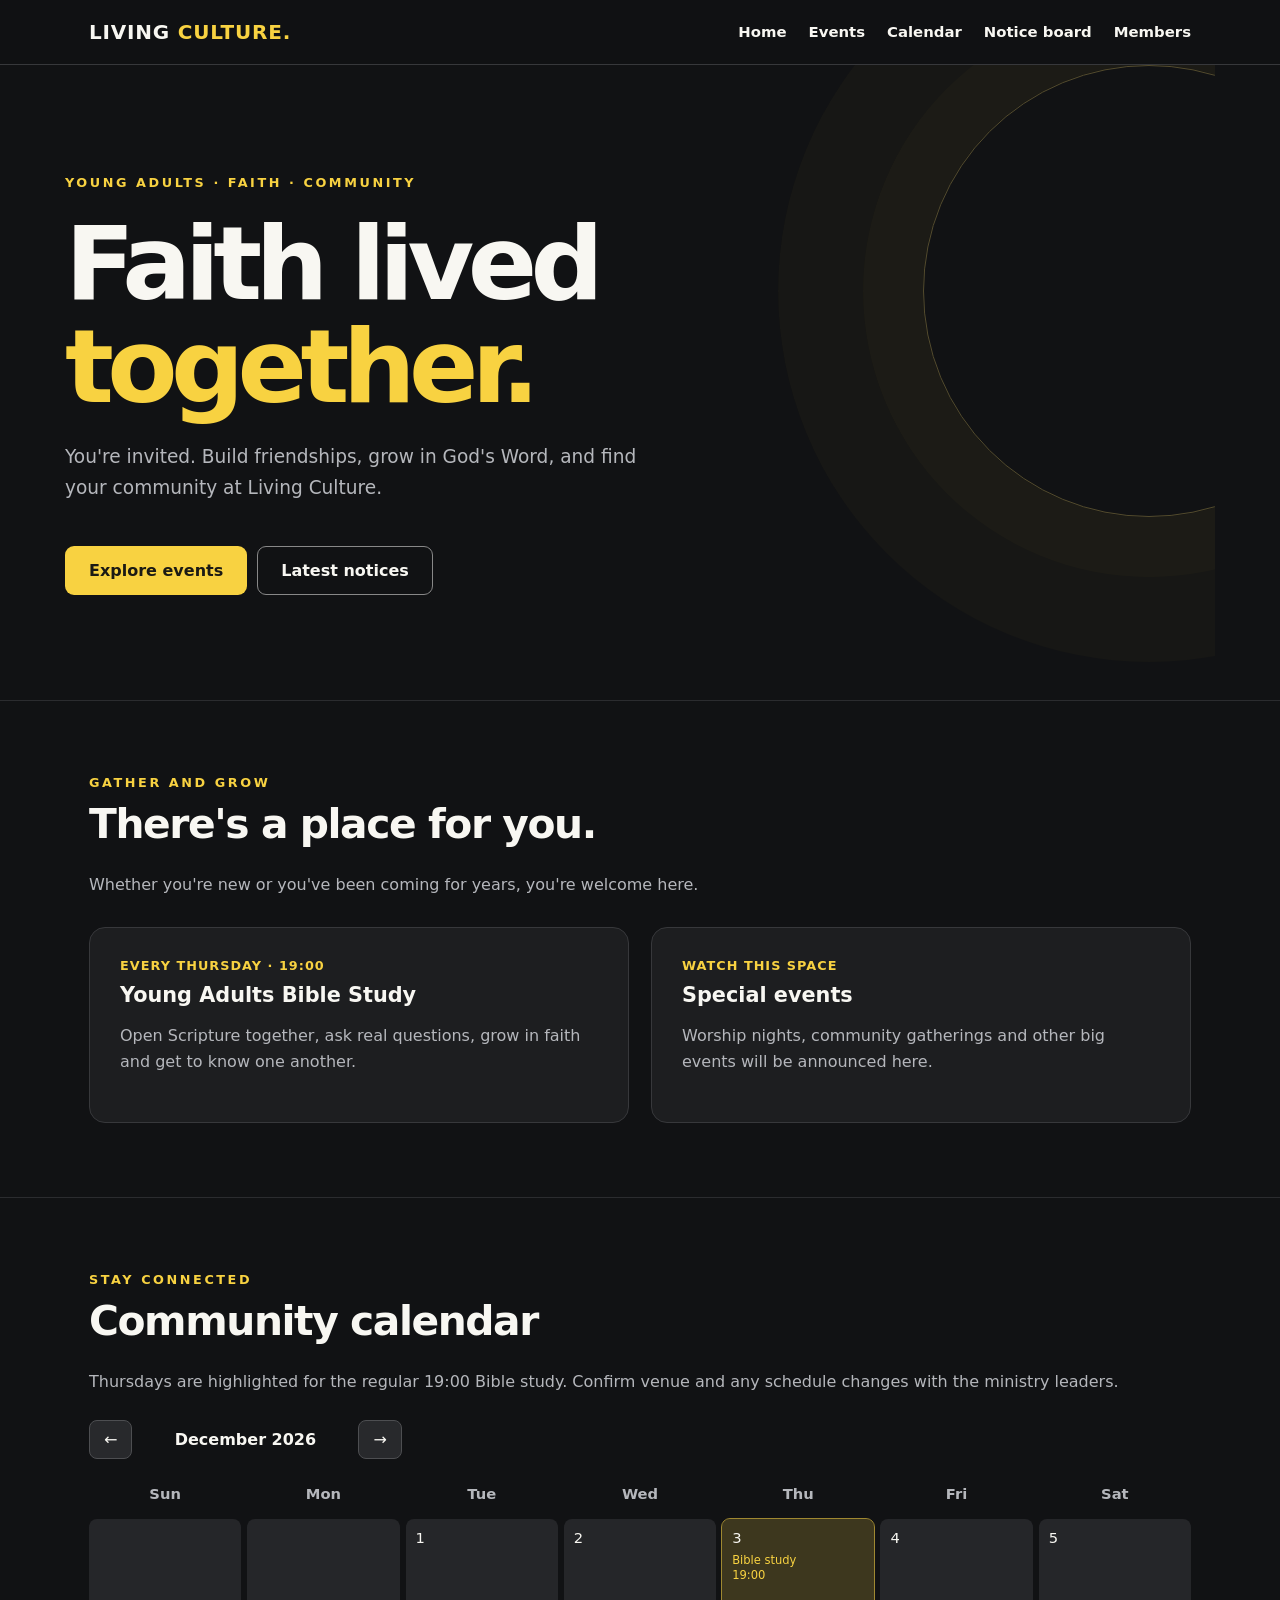
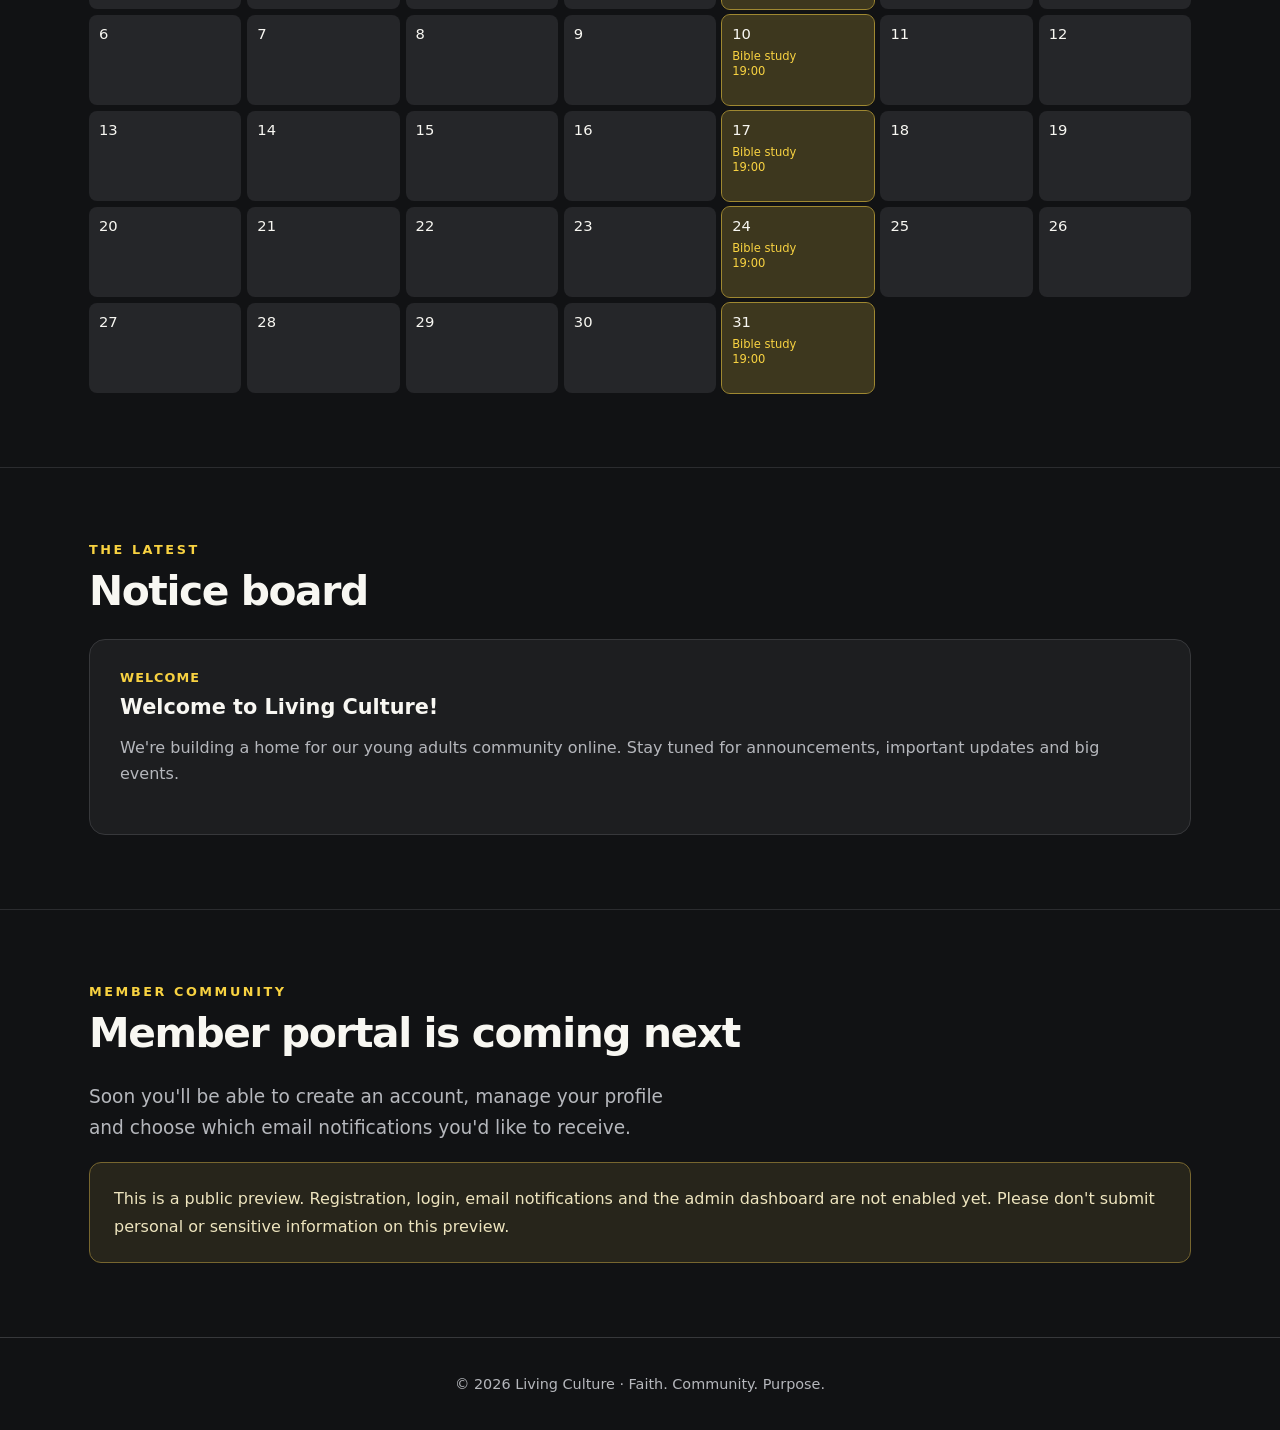
==== lc-preview/index.html @ ab7d0f81 "Add Living Culture public preview at /lc-preview without changing existing site" ====
<!DOCTYPE html>
<html lang="en">
<head>
<meta charset="utf-8">
<meta name="viewport" content="width=device-width,initial-scale=1">
<meta name="description" content="Living Culture Young Adults — faith, community, purpose. Explore Bible study gatherings, events and announcements.">
<meta name="theme-color" content="#111214">
<title>Living Culture | Young Adults</title>
<style>
:root{--black:#111214;--panel:#1d1e20;--line:#37383b;--yellow:#f8d241;--white:#f8f7f2;--muted:#b5b7bc;font-family:system-ui,-apple-system,"Segoe UI",Arial,sans-serif;color-scheme:dark}
*{box-sizing:border-box}html{scroll-behavior:smooth}body{margin:0;background:var(--black);color:var(--white)}a{color:inherit;text-decoration:none}a:hover{color:var(--yellow)}button{font:inherit;cursor:pointer}.skip{position:absolute;top:-100px;left:8px;background:var(--yellow);color:#111;padding:10px}.skip:focus{top:8px;z-index:10}
header{border-bottom:1px solid var(--line);position:sticky;top:0;background:#111214f2;z-index:2;backdrop-filter:blur(10px)}.nav{max-width:1150px;margin:auto;padding:20px 24px;display:flex;align-items:center;justify-content:space-between;gap:18px}.brand{font-size:1.25rem;font-weight:900;letter-spacing:.04em;white-space:nowrap}.brand span,.yellow{color:var(--yellow)}nav{display:flex;align-items:center;flex-wrap:wrap;gap:22px;font-size:.93rem;font-weight:600}.wrap{max-width:1150px;margin:0 auto;padding:0 24px}
.hero{padding:110px 0 105px;position:relative;overflow:hidden}.hero:after{content:"";position:absolute;right:-160px;top:0;width:450px;height:450px;border:1px solid #534b2d;border-radius:50%;box-shadow:0 0 0 60px #f8d24106,0 0 0 145px #f8d24106;pointer-events:none}.eyebrow{text-transform:uppercase;font-weight:800;font-size:.8rem;letter-spacing:.20em;color:var(--yellow)}h1{font-size:clamp(3.6rem,8vw,7rem);line-height:1.01;letter-spacing:-.065em;max-width:840px;margin:22px 0}h2{font-size:clamp(1.75rem,3.5vw,2.55rem);letter-spacing:-.035em;margin:10px 0 24px}h3{font-size:1.3rem;margin:10px 0}.lead{color:var(--muted);font-size:1.16rem;line-height:1.7;max-width:600px}.cta{display:inline-block;border-radius:9px;background:var(--yellow);color:#1b1a14;padding:15px 24px;font-weight:850;margin:24px 10px 0 0}.cta:hover{color:#1b1a14;background:#ffe77f}.outline{display:inline-block;border:1px solid #888;border-radius:9px;padding:14px 23px;font-weight:700;margin:24px 0 0}
.section{padding:74px 0;border-top:1px solid #2b2c2f}.grid{display:grid;grid-template-columns:repeat(2,minmax(0,1fr));gap:22px}.card{padding:30px;border:1px solid var(--line);background:var(--panel);border-radius:16px}.tag{font-size:.8rem;color:var(--yellow);font-weight:850;letter-spacing:.08em}.card p,.muted{color:var(--muted);line-height:1.65}.calendar-controls{display:flex;align-items:center;gap:18px;margin:25px 0 16px}.calendar-controls button{background:#28292c;color:var(--white);border:1px solid #4d4e51;border-radius:8px;padding:9px 14px;min-width:43px}.calendar-controls strong{min-width:190px;text-align:center}.calendar{display:grid;grid-template-columns:repeat(7,minmax(0,1fr));gap:6px}.day{background:#252629;border-radius:8px;min-height:90px;padding:10px;font-size:.92rem}.day.heading{min-height:38px;background:transparent;text-align:center;color:var(--muted);font-weight:750}.day.study{background:#3d371e;outline:1px solid #9f8831}.small{display:block;margin-top:7px;color:var(--yellow);font-size:.72rem;line-height:1.3}.message{background:#27251b;border:1px solid #77662f;padding:22px 24px;border-radius:12px;color:#ede4be;line-height:1.7}.section-title{max-width:680px;margin-bottom:28px}footer{padding:38px 24px;text-align:center;color:var(--muted);border-top:1px solid var(--line);font-size:.9rem}
@media(max-width:760px){.nav{align-items:flex-start;flex-direction:column}nav{gap:14px}.hero{padding:70px 0 75px}.hero:after{opacity:.25}.grid{grid-template-columns:1fr}.section{padding:55px 0}.day{min-height:68px;padding:5px;font-size:.78rem}.small{font-size:.58rem;margin-top:5px}.card{padding:23px}}@media(max-width:390px){.day{min-height:62px}.small{font-size:.52rem}.calendar{gap:3px}}
</style>
</head>
<body>
<a href="#main" class="skip">Skip to content</a>
<header><div class="nav"><a class="brand" href="#home" aria-label="Living Culture home">LIVING <span>CULTURE.</span></a><nav aria-label="Main navigation"><a href="#home">Home</a><a href="#events">Events</a><a href="#calendar">Calendar</a><a href="#notices">Notice board</a><a href="#members">Members</a></nav></div></header>
<main id="main">
<section class="hero wrap" id="home"><div class="eyebrow">Young adults · Faith · Community</div><h1>Faith lived<br><span class="yellow">together.</span></h1><p class="lead">You're invited. Build friendships, grow in God's Word, and find your community at Living Culture.</p><a class="cta" href="#events">Explore events</a><a class="outline" href="#notices">Latest notices</a></section>
<section class="section" id="events"><div class="wrap"><div class="section-title"><div class="eyebrow">Gather and grow</div><h2>There's a place for you.</h2><p class="muted">Whether you're new or you've been coming for years, you're welcome here.</p></div><div class="grid"><article class="card"><div class="tag">EVERY THURSDAY · 19:00</div><h3>Young Adults Bible Study</h3><p>Open Scripture together, ask real questions, grow in faith and get to know one another.</p></article><article class="card"><div class="tag">WATCH THIS SPACE</div><h3>Special events</h3><p>Worship nights, community gatherings and other big events will be announced here.</p></article></div></div></section>
<section class="section" id="calendar"><div class="wrap"><div class="eyebrow">Stay connected</div><h2>Community calendar</h2><p class="muted">Thursdays are highlighted for the regular 19:00 Bible study. Confirm venue and any schedule changes with the ministry leaders.</p><div class="calendar-controls"><button id="prev" aria-label="Previous month">←</button><strong id="month" aria-live="polite"></strong><button id="next" aria-label="Next month">→</button></div><div class="calendar" id="dates" aria-label="Monthly event calendar"></div></div></section>
<section class="section" id="notices"><div class="wrap"><div class="eyebrow">The latest</div><h2>Notice board</h2><article class="card"><div class="tag">WELCOME</div><h3>Welcome to Living Culture!</h3><p>We're building a home for our young adults community online. Stay tuned for announcements, important updates and big events.</p></article></div></section>
<section class="section" id="members"><div class="wrap"><div class="eyebrow">Member community</div><h2>Member portal is coming next</h2><p class="lead">Soon you'll be able to create an account, manage your profile and choose which email notifications you'd like to receive.</p><div class="message">This is a public preview. Registration, login, email notifications and the admin dashboard are not enabled yet. Please don't submit personal or sensitive information on this preview.</div></div></section>
</main>
<footer>© <span id="year"></span> Living Culture · Faith. Community. Purpose.</footer>
<script>
document.getElementById("year").textContent=new Date().getFullYear();
var today=new Date(),year=today.getFullYear(),month=today.getMonth();
function drawCalendar(){
 var first=new Date(year,month,1),days=new Date(year,month+1,0).getDate();
 document.getElementById("month").textContent=first.toLocaleDateString("en-ZA",{month:"long",year:"numeric"});
 var names=["Sun","Mon","Tue","Wed","Thu","Fri","Sat"],html=names.map(function(n){return '<div class="day heading">'+n+'</div>';});
 for(var i=0;i<first.getDay();i++)html.push('<div class="day" aria-hidden="true"></div>');
 for(var d=1;d<=days;d++){var isThu=new Date(year,month,d).getDay()===4;html.push('<div class="day'+(isThu?' study':'')+'">'+d+(isThu?'<span class="small">Bible study<br>19:00</span>':'')+'</div>');}
 document.getElementById("dates").innerHTML=html.join("");
}
document.getElementById("prev").addEventListener("click",function(){month--;if(month<0){month=11;year--;}drawCalendar();});
document.getElementById("next").addEventListener("click",function(){month++;if(month>11){month=0;year++;}drawCalendar();});
drawCalendar();
</script>
</body>
</html>
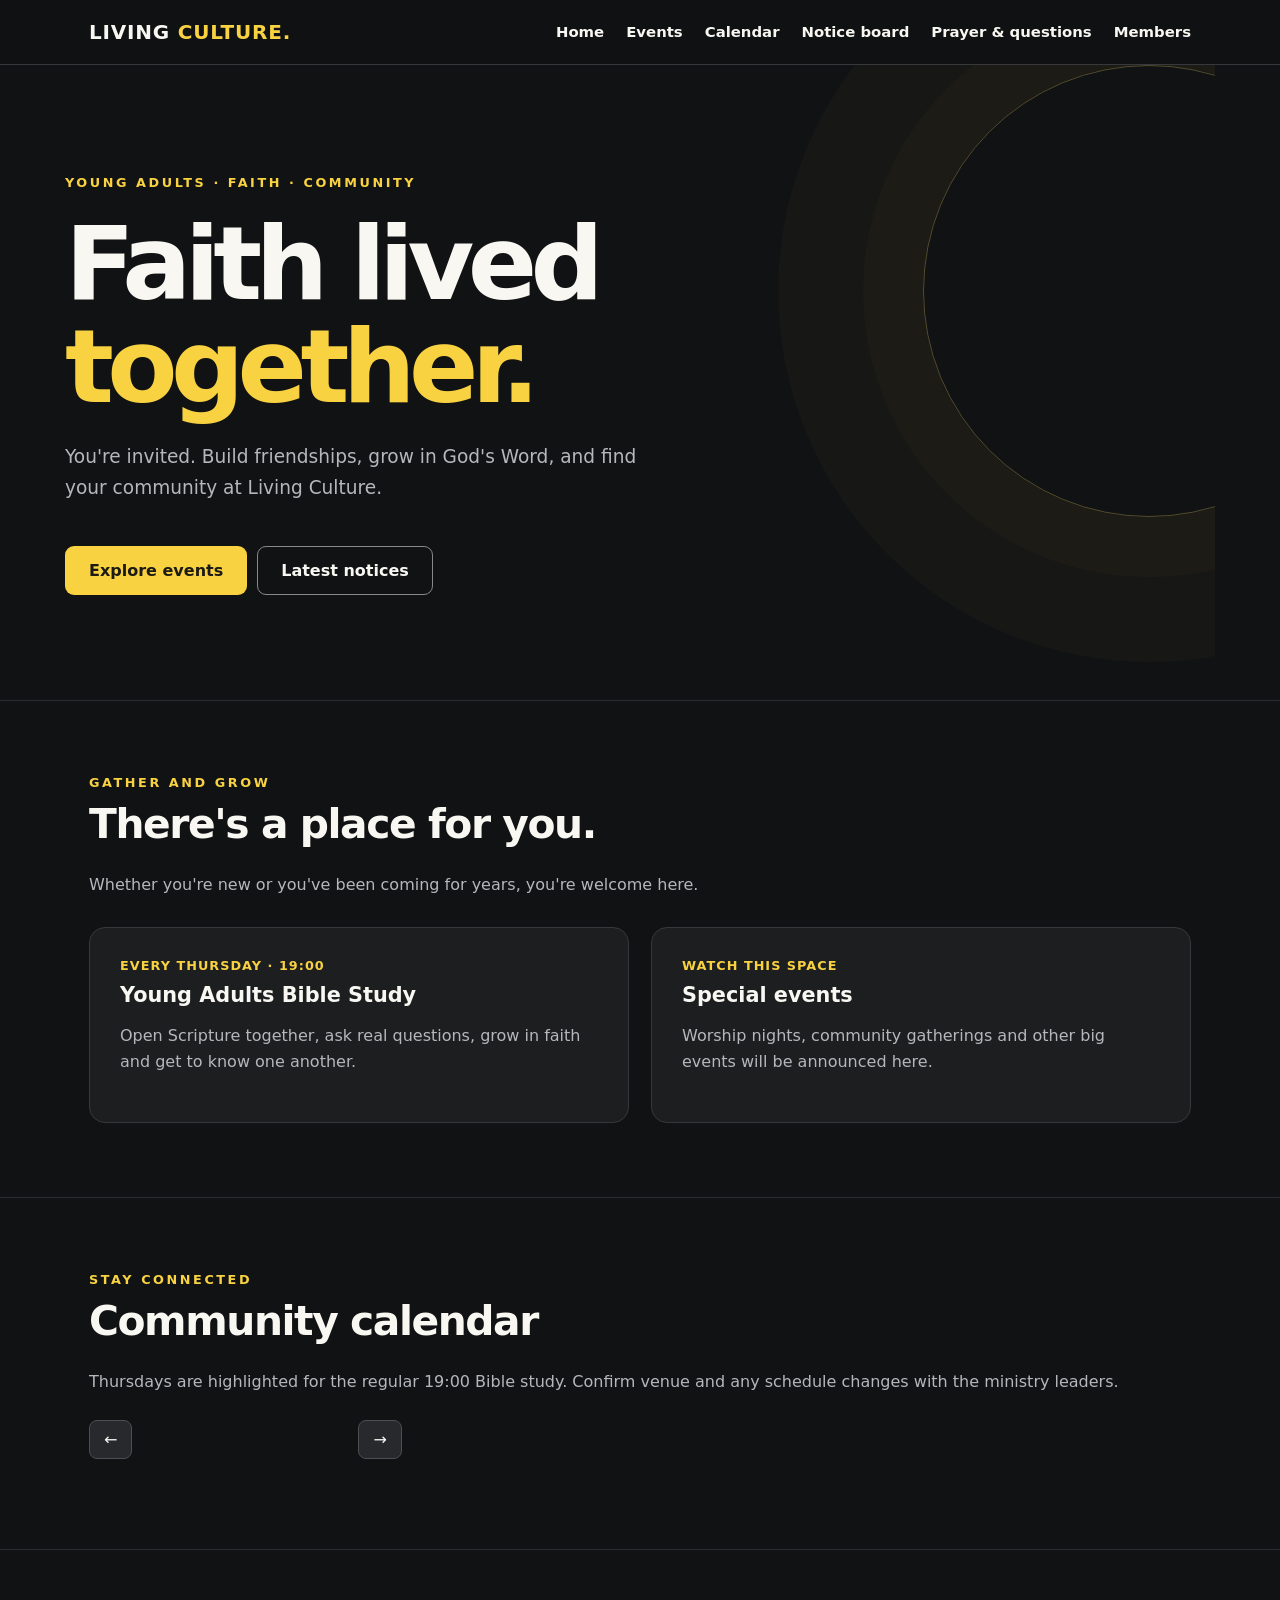
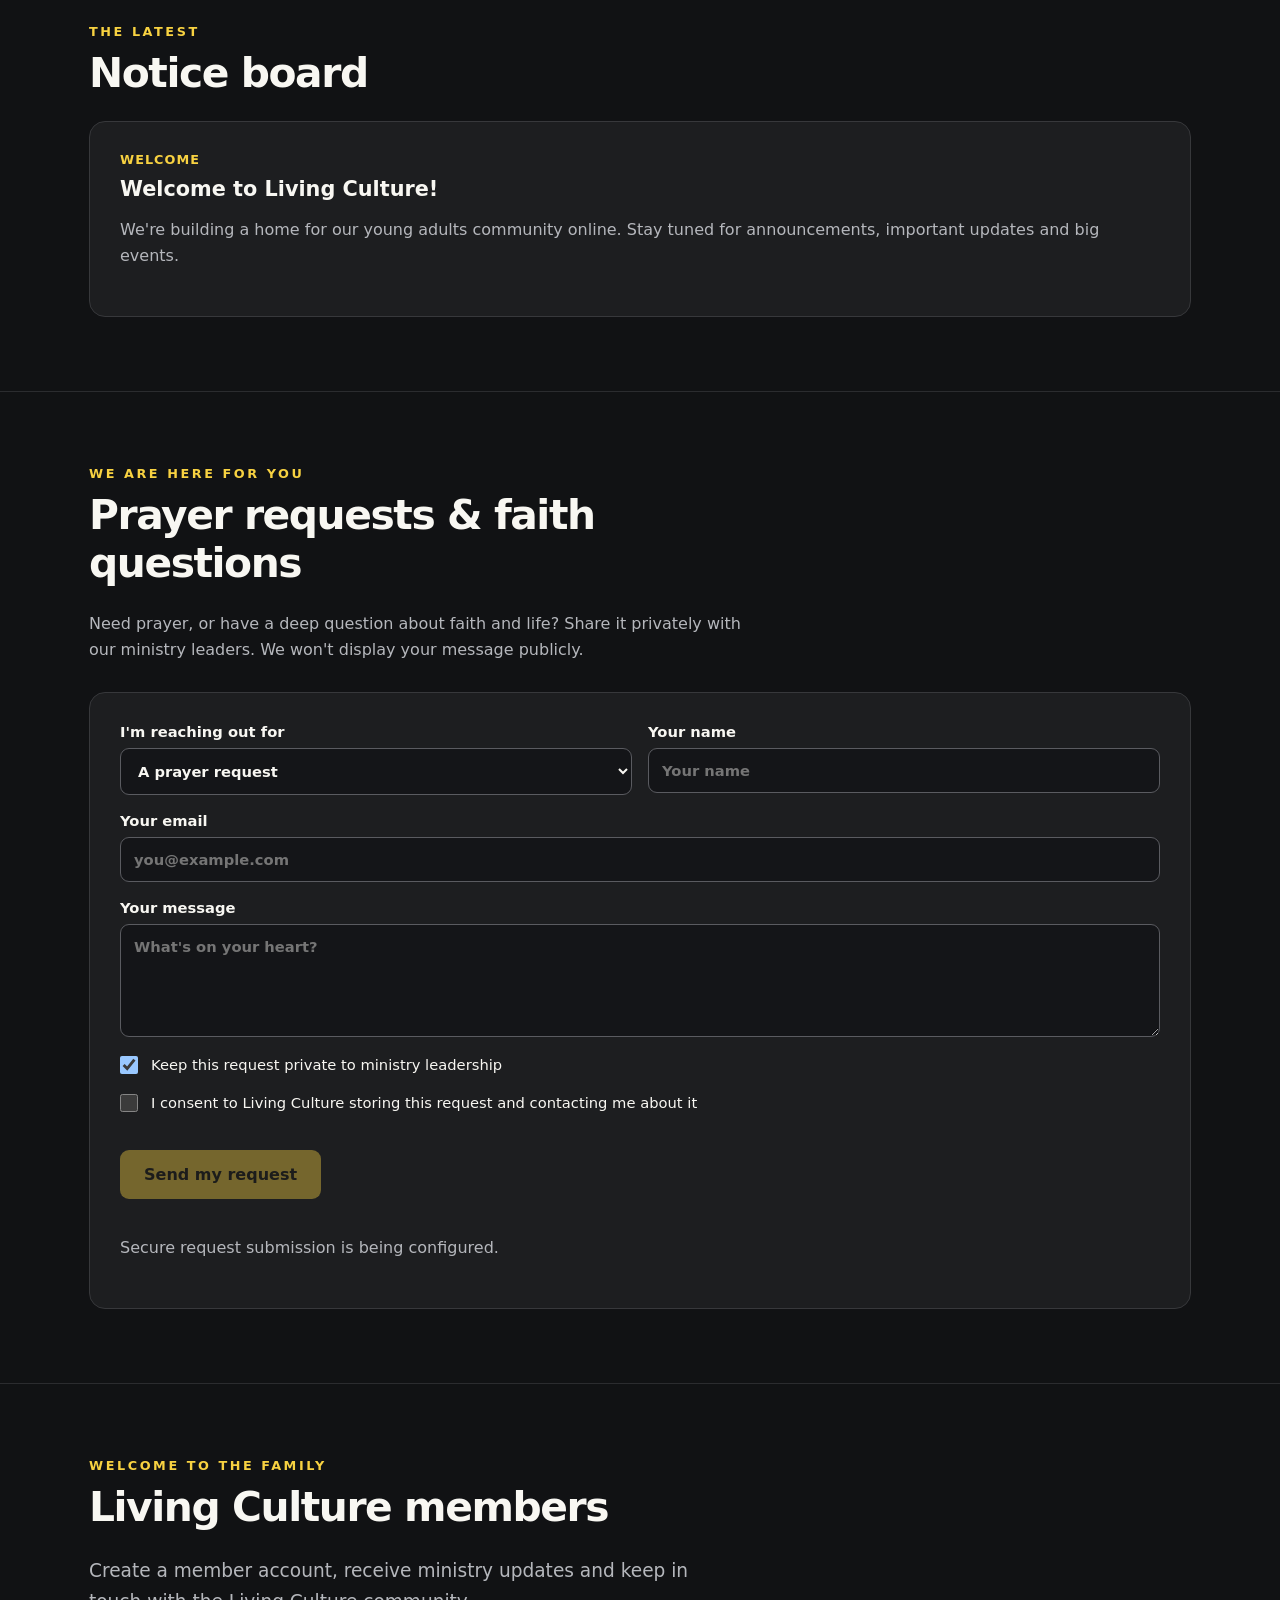
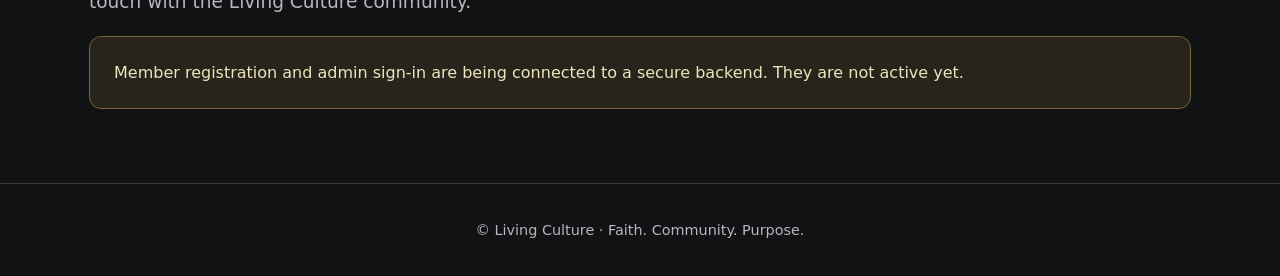
==== commit 85e81f9b: "Add Living Culture member sign-in, admin dashboard and prayer request forms" ====
--- a/lc-preview/index.html
+++ b/lc-preview/index.html
@@ -13,33 +13,53 @@
 .hero{padding:110px 0 105px;position:relative;overflow:hidden}.hero:after{content:"";position:absolute;right:-160px;top:0;width:450px;height:450px;border:1px solid #534b2d;border-radius:50%;box-shadow:0 0 0 60px #f8d24106,0 0 0 145px #f8d24106;pointer-events:none}.eyebrow{text-transform:uppercase;font-weight:800;font-size:.8rem;letter-spacing:.20em;color:var(--yellow)}h1{font-size:clamp(3.6rem,8vw,7rem);line-height:1.01;letter-spacing:-.065em;max-width:840px;margin:22px 0}h2{font-size:clamp(1.75rem,3.5vw,2.55rem);letter-spacing:-.035em;margin:10px 0 24px}h3{font-size:1.3rem;margin:10px 0}.lead{color:var(--muted);font-size:1.16rem;line-height:1.7;max-width:600px}.cta{display:inline-block;border-radius:9px;background:var(--yellow);color:#1b1a14;padding:15px 24px;font-weight:850;margin:24px 10px 0 0}.cta:hover{color:#1b1a14;background:#ffe77f}.outline{display:inline-block;border:1px solid #888;border-radius:9px;padding:14px 23px;font-weight:700;margin:24px 0 0}
 .section{padding:74px 0;border-top:1px solid #2b2c2f}.grid{display:grid;grid-template-columns:repeat(2,minmax(0,1fr));gap:22px}.card{padding:30px;border:1px solid var(--line);background:var(--panel);border-radius:16px}.tag{font-size:.8rem;color:var(--yellow);font-weight:850;letter-spacing:.08em}.card p,.muted{color:var(--muted);line-height:1.65}.calendar-controls{display:flex;align-items:center;gap:18px;margin:25px 0 16px}.calendar-controls button{background:#28292c;color:var(--white);border:1px solid #4d4e51;border-radius:8px;padding:9px 14px;min-width:43px}.calendar-controls strong{min-width:190px;text-align:center}.calendar{display:grid;grid-template-columns:repeat(7,minmax(0,1fr));gap:6px}.day{background:#252629;border-radius:8px;min-height:90px;padding:10px;font-size:.92rem}.day.heading{min-height:38px;background:transparent;text-align:center;color:var(--muted);font-weight:750}.day.study{background:#3d371e;outline:1px solid #9f8831}.small{display:block;margin-top:7px;color:var(--yellow);font-size:.72rem;line-height:1.3}.message{background:#27251b;border:1px solid #77662f;padding:22px 24px;border-radius:12px;color:#ede4be;line-height:1.7}.section-title{max-width:680px;margin-bottom:28px}footer{padding:38px 24px;text-align:center;color:var(--muted);border-top:1px solid var(--line);font-size:.9rem}
 @media(max-width:760px){.nav{align-items:flex-start;flex-direction:column}nav{gap:14px}.hero{padding:70px 0 75px}.hero:after{opacity:.25}.grid{grid-template-columns:1fr}.section{padding:55px 0}.day{min-height:68px;padding:5px;font-size:.78rem}.small{font-size:.58rem;margin-top:5px}.card{padding:23px}}@media(max-width:390px){.day{min-height:62px}.small{font-size:.52rem}.calendar{gap:3px}}
+
+.form-card{display:flex;flex-direction:column;gap:17px;max-width:100%;margin-top:14px}
+.form-card label{font-size:.92rem;font-weight:650;display:flex;flex-direction:column;gap:8px}
+.form-card input,.form-card textarea,.form-card select{width:100%;font:inherit;color:var(--white);background:#141518;border:1px solid #5a5b60;border-radius:9px;padding:13px;outline-offset:2px}
+.form-card input:focus,.form-card textarea:focus,.form-card select:focus{outline:2px solid var(--yellow)}
+.form-grid{display:grid;grid-template-columns:1fr 1fr;gap:16px}.form-card .check{flex-direction:row;align-items:flex-start;line-height:1.45;font-weight:400}.form-card .check input{width:18px;height:18px;flex:none;margin:2px 5px 0 0}.submit-btn{border:0;align-self:start;margin:3px 0}.submit-btn:disabled{opacity:.4;cursor:not-allowed}.honeypot{position:absolute;left:-10000px;max-width:1px;overflow:hidden}
+.admin-row{display:flex;justify-content:space-between;align-items:center;gap:10px;padding:12px 0;border-top:1px solid var(--line)}.admin-row button{border:1px solid #7b7474;background:transparent;color:#f6d3d3;border-radius:6px;padding:8px}.admin-row small{color:var(--muted)}.request-card{border-top:1px solid var(--line);padding:17px 0}.request-card pre{white-space:pre-wrap;overflow-wrap:anywhere;color:var(--muted);font:inherit}.item-summary{display:block;line-height:1.5}
+[hidden]{display:none!important}@media(max-width:760px){.form-grid{grid-template-columns:1fr}}
 </style>
 </head>
 <body>
 <a href="#main" class="skip">Skip to content</a>
-<header><div class="nav"><a class="brand" href="#home" aria-label="Living Culture home">LIVING <span>CULTURE.</span></a><nav aria-label="Main navigation"><a href="#home">Home</a><a href="#events">Events</a><a href="#calendar">Calendar</a><a href="#notices">Notice board</a><a href="#members">Members</a></nav></div></header>
+<header><div class="nav"><a class="brand" href="#home" aria-label="Living Culture home">LIVING <span>CULTURE.</span></a><nav aria-label="Main navigation"><a href="#home">Home</a><a href="#events">Events</a><a href="#calendar">Calendar</a><a href="#notices">Notice board</a><a href="#requests">Prayer & questions</a><a href="#members">Members</a></nav></div></header>
 <main id="main">
 <section class="hero wrap" id="home"><div class="eyebrow">Young adults · Faith · Community</div><h1>Faith lived<br><span class="yellow">together.</span></h1><p class="lead">You're invited. Build friendships, grow in God's Word, and find your community at Living Culture.</p><a class="cta" href="#events">Explore events</a><a class="outline" href="#notices">Latest notices</a></section>
 <section class="section" id="events"><div class="wrap"><div class="section-title"><div class="eyebrow">Gather and grow</div><h2>There's a place for you.</h2><p class="muted">Whether you're new or you've been coming for years, you're welcome here.</p></div><div class="grid"><article class="card"><div class="tag">EVERY THURSDAY · 19:00</div><h3>Young Adults Bible Study</h3><p>Open Scripture together, ask real questions, grow in faith and get to know one another.</p></article><article class="card"><div class="tag">WATCH THIS SPACE</div><h3>Special events</h3><p>Worship nights, community gatherings and other big events will be announced here.</p></article></div></div></section>
 <section class="section" id="calendar"><div class="wrap"><div class="eyebrow">Stay connected</div><h2>Community calendar</h2><p class="muted">Thursdays are highlighted for the regular 19:00 Bible study. Confirm venue and any schedule changes with the ministry leaders.</p><div class="calendar-controls"><button id="prev" aria-label="Previous month">←</button><strong id="month" aria-live="polite"></strong><button id="next" aria-label="Next month">→</button></div><div class="calendar" id="dates" aria-label="Monthly event calendar"></div></div></section>
 <section class="section" id="notices"><div class="wrap"><div class="eyebrow">The latest</div><h2>Notice board</h2><article class="card"><div class="tag">WELCOME</div><h3>Welcome to Living Culture!</h3><p>We're building a home for our young adults community online. Stay tuned for announcements, important updates and big events.</p></article></div></section>
-<section class="section" id="members"><div class="wrap"><div class="eyebrow">Member community</div><h2>Member portal is coming next</h2><p class="lead">Soon you'll be able to create an account, manage your profile and choose which email notifications you'd like to receive.</p><div class="message">This is a public preview. Registration, login, email notifications and the admin dashboard are not enabled yet. Please don't submit personal or sensitive information on this preview.</div></div></section>
+<section class="section" id="requests"><div class="wrap"><div class="section-title"><div class="eyebrow">We are here for you</div><h2>Prayer requests & faith questions</h2><p class="muted">Need prayer, or have a deep question about faith and life? Share it privately with our ministry leaders. We won't display your message publicly.</p></div>
+<form id="inquiry-form" class="card form-card">
+<div class="form-grid"><label>I'm reaching out for<select name="kind" required><option value="prayer">A prayer request</option><option value="question">A faith or life question</option></select></label><label>Your name<input name="full_name" maxlength="100" required autocomplete="name" placeholder="Your name"></label></div>
+<label>Your email<input type="email" name="email" maxlength="254" required autocomplete="email" placeholder="you@example.com"></label>
+<label>Your message<textarea name="message" maxlength="5000" minlength="10" rows="5" required placeholder="What's on your heart?"></textarea></label>
+<label class="check"><input type="checkbox" name="keep_private" checked> Keep this request private to ministry leadership</label>
+<label class="check"><input type="checkbox" name="consent" required> I consent to Living Culture storing this request and contacting me about it</label>
+<div class="honeypot" aria-hidden="true"><label>Website<input name="website" tabindex="-1" autocomplete="off"></label></div>
+<div id="captcha-area"></div>
+<button class="cta submit-btn" type="submit" id="inquiry-submit" disabled>Send my request</button><p id="inquiry-status" class="muted" role="status">Secure request submission is being configured.</p>
+</form></div></section>
+<section class="section" id="members"><div class="wrap"><div class="eyebrow">Welcome to the family</div><h2>Living Culture members</h2><p class="lead">Create a member account, receive ministry updates and keep in touch with the Living Culture community.</p>
+<div id="auth-unconfigured" class="message">Member registration and admin sign-in are being connected to a secure backend. They are not active yet.</div>
+<div id="auth-forms" class="grid" hidden>
+<form id="login-form" class="card form-card"><h3>Member / admin sign in</h3><label>Email<input required type="email" name="email" autocomplete="email"></label><label>Password<input required type="password" name="password" autocomplete="current-password"></label><button class="cta submit-btn">Sign in</button><p role="status" id="login-status" class="muted"></p></form>
+<form id="signup-form" class="card form-card"><h3>Create an account</h3><label>Your name<input required name="name" maxlength="100" autocomplete="name"></label><label>Email<input required type="email" name="email" autocomplete="email"></label><label>Create a password<input required type="password" name="password" minlength="12" autocomplete="new-password"></label><button class="cta submit-btn">Register</button><p role="status" id="signup-status" class="muted"></p></form>
+</div>
+<div id="signed-in" class="card" hidden><h3>Welcome back!</h3><p id="signed-in-email" class="muted"></p><p id="member-role" class="tag"></p><button class="outline" id="logout-btn" type="button">Sign out</button></div>
+<div id="admin-panel" hidden><div class="eyebrow">Leadership tools</div><h2>Admin dashboard</h2><p class="muted">Only accounts promoted to admin in the database can make changes. Times are South Africa Standard Time (UTC+2).</p>
+<div class="grid">
+<form id="event-form" class="card form-card"><h3>Add calendar event</h3><label>Event title<input name="title" required maxlength="140" placeholder="Young Adults Worship Night"></label><label>Date & time (SAST)<input type="datetime-local" name="starts" required></label><label>Venue<input name="venue" maxlength="180" placeholder="Church hall"></label><label>Details<textarea name="details" rows="3" maxlength="3000"></textarea></label><button class="cta submit-btn" type="submit">Publish event</button><p id="event-status" role="status" class="muted"></p></form>
+<form id="notice-form" class="card form-card"><h3>Post notice</h3><label>Heading<input name="title" maxlength="140" required></label><label>Announcement<textarea name="body" minlength="1" maxlength="6000" rows="5" required></textarea></label><label>Optional expiry date<input type="date" name="expiry"></label><button class="cta submit-btn" type="submit">Publish notice</button><p id="notice-status" role="status" class="muted"></p></form>
+</div>
+<div class="grid" style="margin-top:22px"><div class="card"><h3>Manage events</h3><div id="manage-events" class="muted"></div></div><div class="card"><h3>Manage notices</h3><div id="manage-notices" class="muted"></div></div></div>
+<div class="card" style="margin-top:22px"><h3>Private requests inbox</h3><p class="muted">Sensitive requests are visible only to administrators. Handle prayer requests and questions confidentially.</p><div id="admin-inquiries"></div></div>
+</div></div></section>
 </main>
 <footer>© <span id="year"></span> Living Culture · Faith. Community. Purpose.</footer>
-<script>
-document.getElementById("year").textContent=new Date().getFullYear();
-var today=new Date(),year=today.getFullYear(),month=today.getMonth();
-function drawCalendar(){
- var first=new Date(year,month,1),days=new Date(year,month+1,0).getDate();
- document.getElementById("month").textContent=first.toLocaleDateString("en-ZA",{month:"long",year:"numeric"});
- var names=["Sun","Mon","Tue","Wed","Thu","Fri","Sat"],html=names.map(function(n){return '<div class="day heading">'+n+'</div>';});
- for(var i=0;i<first.getDay();i++)html.push('<div class="day" aria-hidden="true"></div>');
- for(var d=1;d<=days;d++){var isThu=new Date(year,month,d).getDay()===4;html.push('<div class="day'+(isThu?' study':'')+'">'+d+(isThu?'<span class="small">Bible study<br>19:00</span>':'')+'</div>');}
- document.getElementById("dates").innerHTML=html.join("");
-}
-document.getElementById("prev").addEventListener("click",function(){month--;if(month<0){month=11;year--;}drawCalendar();});
-document.getElementById("next").addEventListener("click",function(){month++;if(month>11){month=0;year++;}drawCalendar();});
-drawCalendar();
-</script>
+<script src="./config.js"></script>
+<script type="module" src="./app.js"></script>
 </body>
 </html>
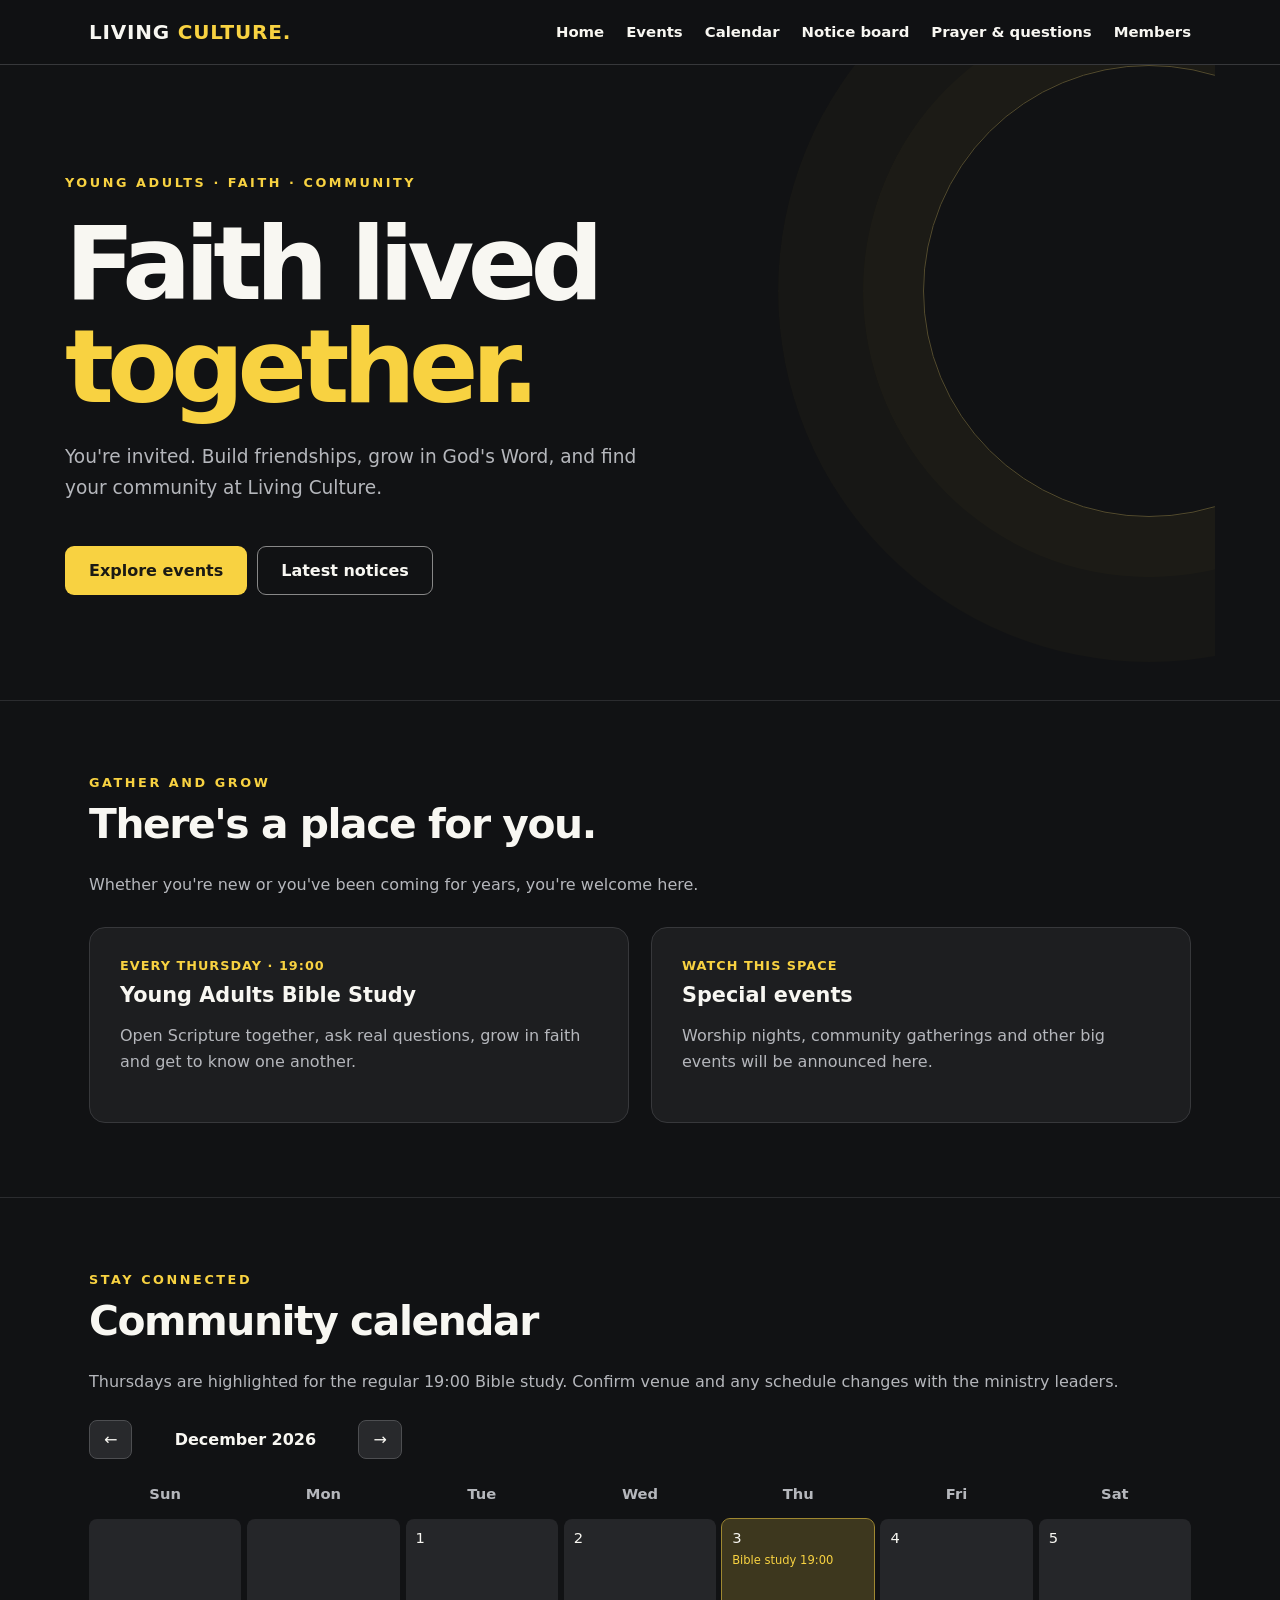
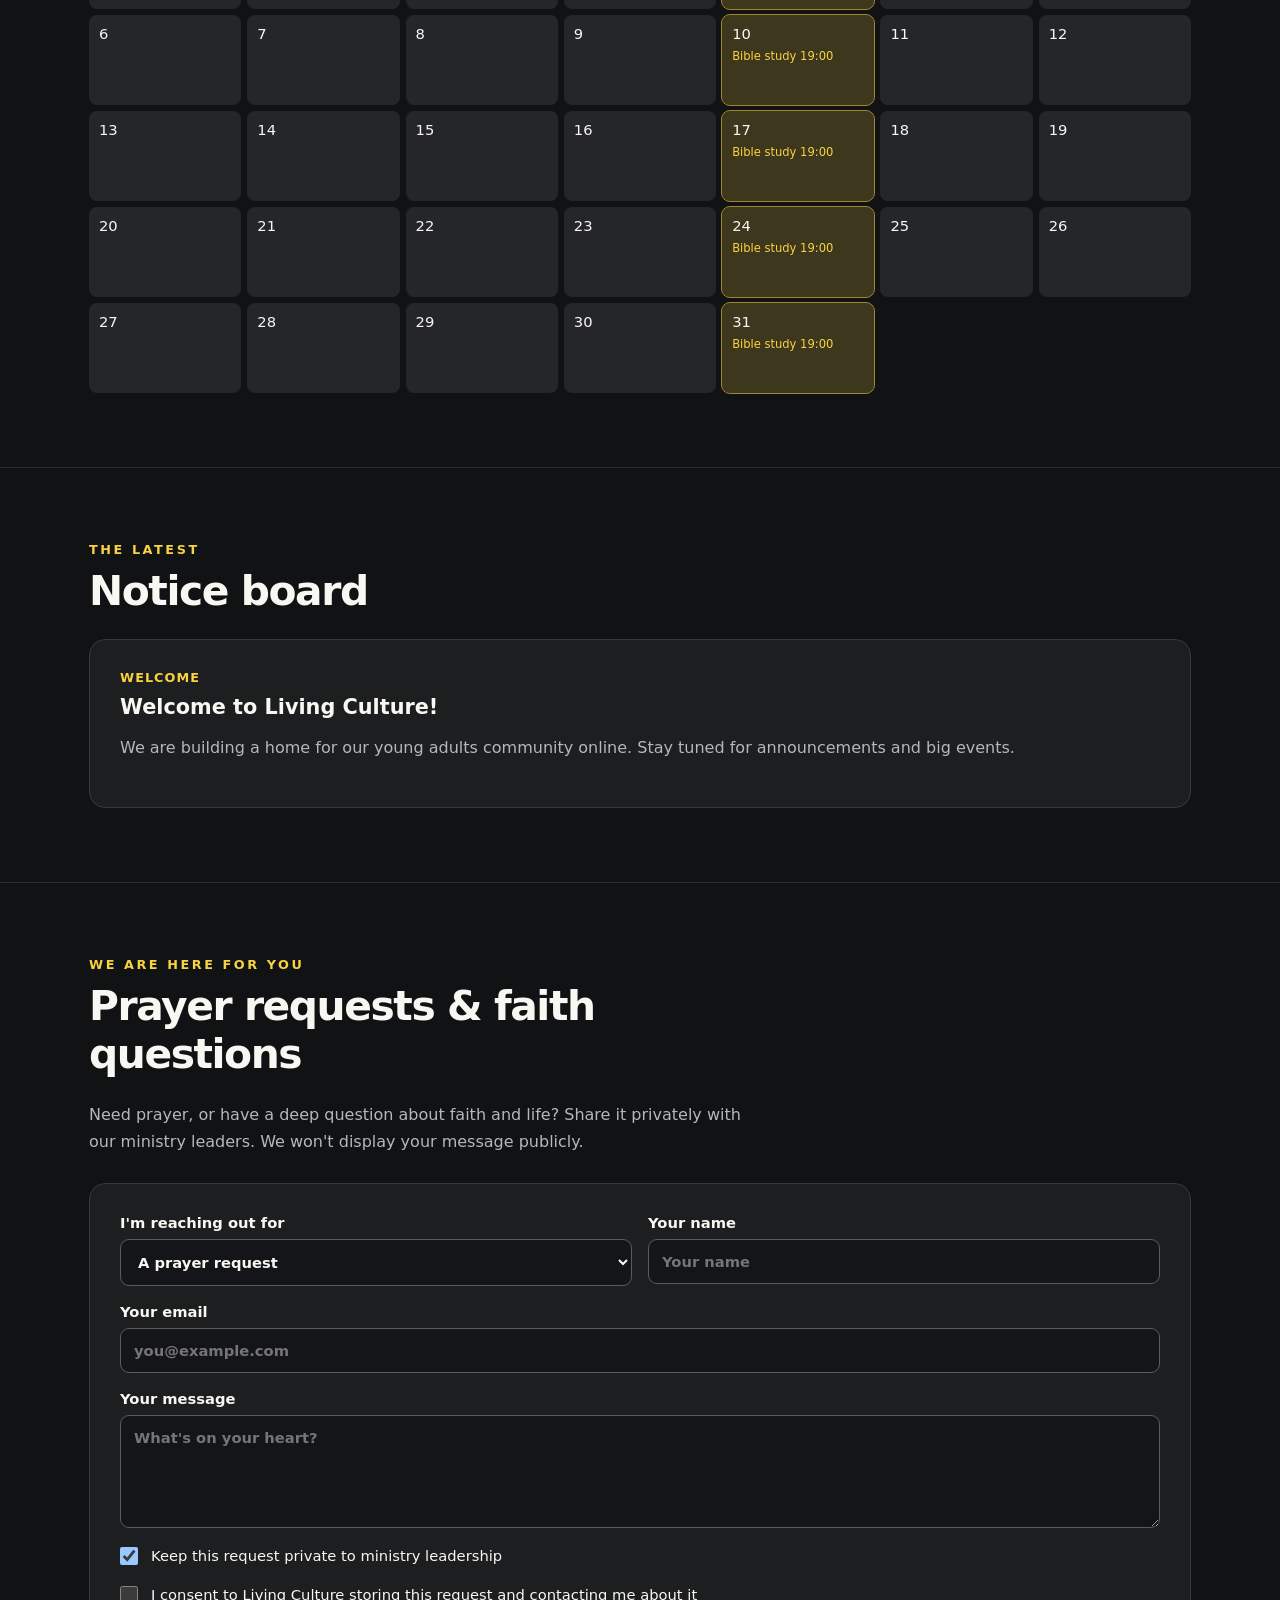
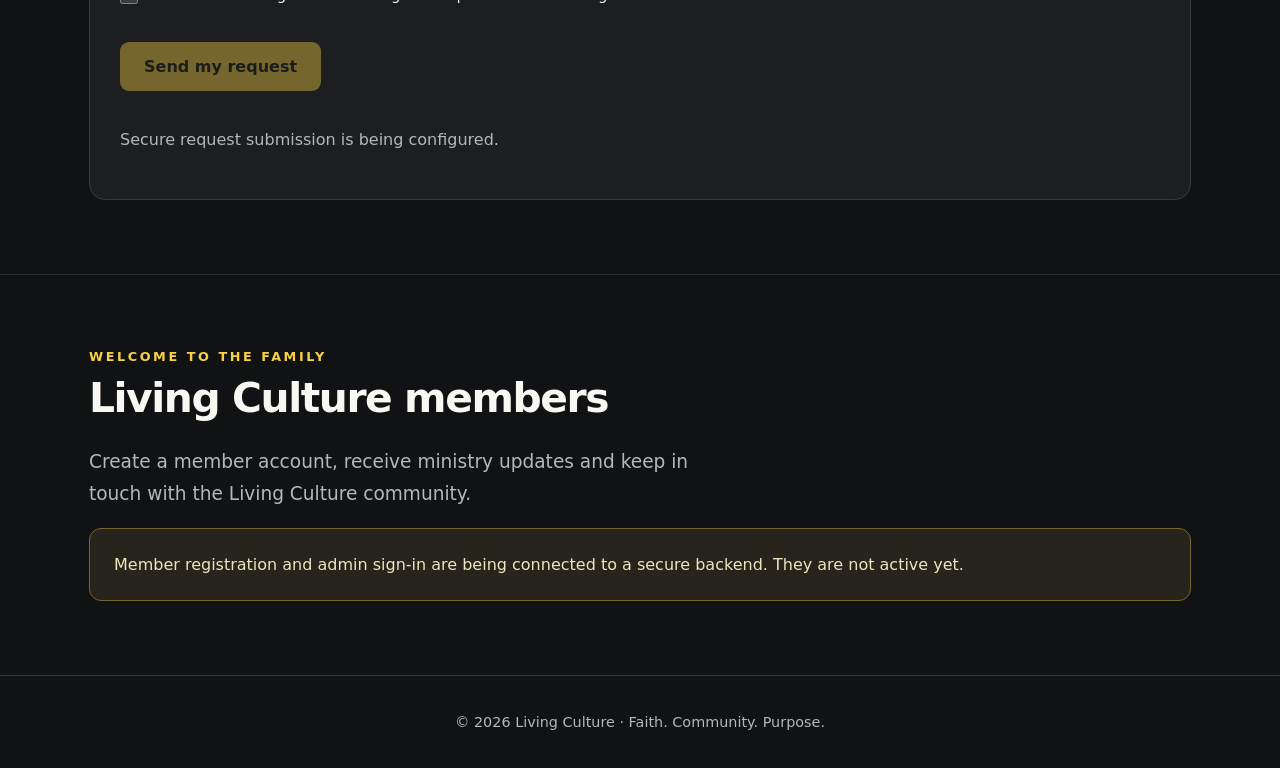
==== commit d8b0cbe5: "Connect dynamic notice board to secure public content" ====
--- a/lc-preview/index.html
+++ b/lc-preview/index.html
@@ -30,7 +30,7 @@
 <section class="hero wrap" id="home"><div class="eyebrow">Young adults · Faith · Community</div><h1>Faith lived<br><span class="yellow">together.</span></h1><p class="lead">You're invited. Build friendships, grow in God's Word, and find your community at Living Culture.</p><a class="cta" href="#events">Explore events</a><a class="outline" href="#notices">Latest notices</a></section>
 <section class="section" id="events"><div class="wrap"><div class="section-title"><div class="eyebrow">Gather and grow</div><h2>There's a place for you.</h2><p class="muted">Whether you're new or you've been coming for years, you're welcome here.</p></div><div class="grid"><article class="card"><div class="tag">EVERY THURSDAY · 19:00</div><h3>Young Adults Bible Study</h3><p>Open Scripture together, ask real questions, grow in faith and get to know one another.</p></article><article class="card"><div class="tag">WATCH THIS SPACE</div><h3>Special events</h3><p>Worship nights, community gatherings and other big events will be announced here.</p></article></div></div></section>
 <section class="section" id="calendar"><div class="wrap"><div class="eyebrow">Stay connected</div><h2>Community calendar</h2><p class="muted">Thursdays are highlighted for the regular 19:00 Bible study. Confirm venue and any schedule changes with the ministry leaders.</p><div class="calendar-controls"><button id="prev" aria-label="Previous month">←</button><strong id="month" aria-live="polite"></strong><button id="next" aria-label="Next month">→</button></div><div class="calendar" id="dates" aria-label="Monthly event calendar"></div></div></section>
-<section class="section" id="notices"><div class="wrap"><div class="eyebrow">The latest</div><h2>Notice board</h2><article class="card"><div class="tag">WELCOME</div><h3>Welcome to Living Culture!</h3><p>We're building a home for our young adults community online. Stay tuned for announcements, important updates and big events.</p></article></div></section>
+<section class="section" id="notices"><div class="wrap"><div class="eyebrow">The latest</div><h2>Notice board</h2><div id="notice-list"><article class="card"><div class="tag">WELCOME</div><h3>Welcome to Living Culture!</h3><p>We are building a home for our young adults community online. Stay tuned for announcements and big events.</p></article></div></div></section>
 <section class="section" id="requests"><div class="wrap"><div class="section-title"><div class="eyebrow">We are here for you</div><h2>Prayer requests & faith questions</h2><p class="muted">Need prayer, or have a deep question about faith and life? Share it privately with our ministry leaders. We won't display your message publicly.</p></div>
 <form id="inquiry-form" class="card form-card">
 <div class="form-grid"><label>I'm reaching out for<select name="kind" required><option value="prayer">A prayer request</option><option value="question">A faith or life question</option></select></label><label>Your name<input name="full_name" maxlength="100" required autocomplete="name" placeholder="Your name"></label></div>
